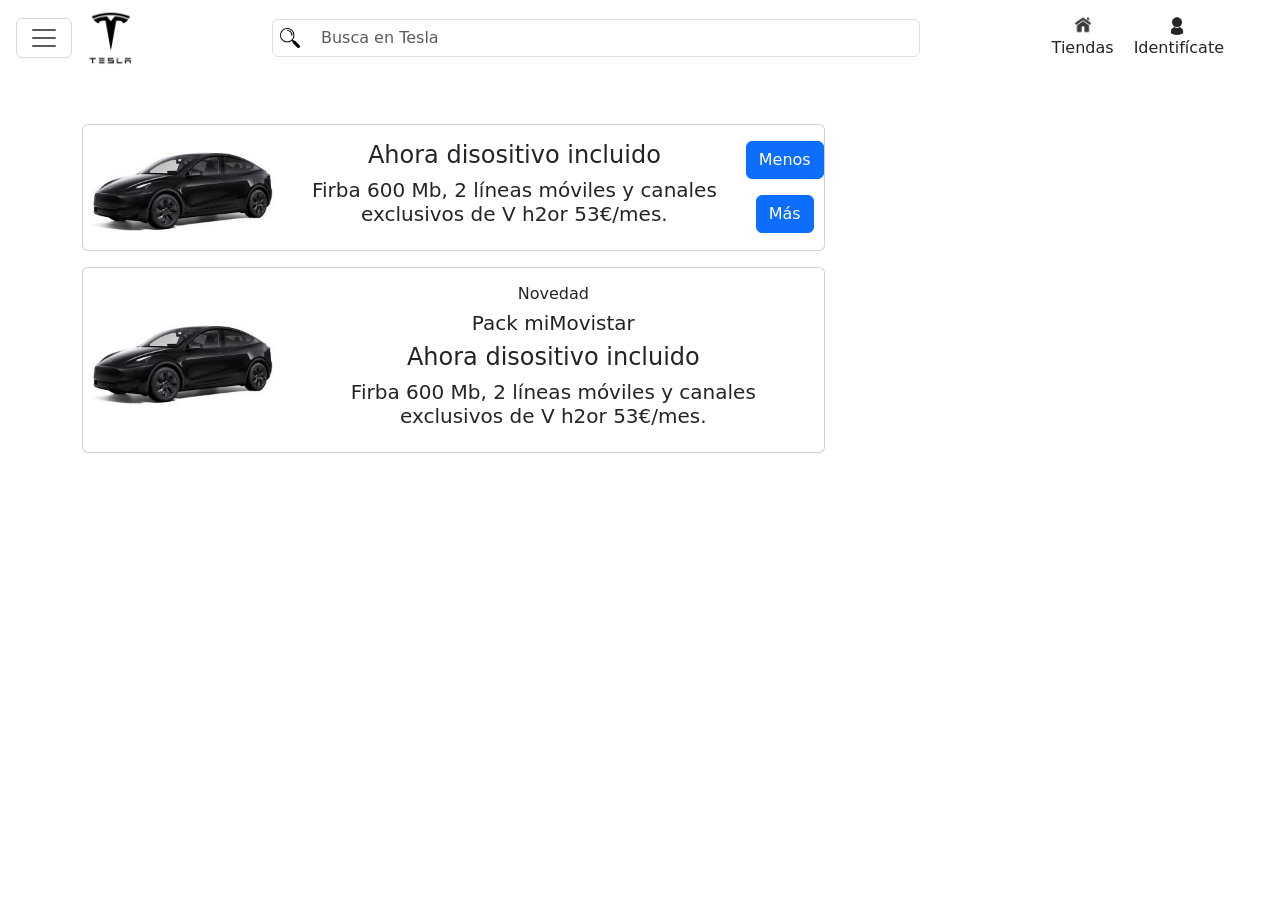
==== contador.html @ 1ec718f7 "[add] Contador" ====
<!DOCTYPE html>
<html lang="es">
<head>
    <meta charset="UTF-8">
    <meta name="viewport" content="width=device-width, initial-scale=1.0">
    <link rel="stylesheet" href="https://cdn.jsdelivr.net/npm/bootstrap@5.3.0/dist/css/bootstrap.min.css">
    <link rel="stylesheet" href="./css/styles.css">
    <title>Votación</title>
</head>
<body>
    <nav class="navbar navbar-light bg-white sticky-top container-fluid">
        <div class="row w-100 align-items-center justify-content-between px-3">
        <!-- Iconos izquierda -->
        <div class="col-auto d-flex align-items-center">
            <button class="navbar-toggler" type="button" data-bs-toggle="offcanvas" data-bs-target="#menuLateral"
                aria-controls="menuLateral">
                <span class="navbar-toggler-icon"></span>
            </button>
            <div class="logo ms-2">
                <img src="./resource/TeslaLogo.png" alt="Logo" class="img-fluid" width="60px">
            </div>
        </div>

        <!-- Search -->
        <div class="col text-center">
            <form class="form-inline d-inline-block w-75">
                <div class="input-container position-relative">
                    <img class="form-submit lupa position-absolute top-50 start-0 translate-middle-y ms-2" src="./resource/lupa.png" alt="buscar" width="20">
                    <input class="form-control ps-5" type="search" placeholder="Busca en Tesla" aria-label="Search">
                </div>
            </form>
        </div>

        <!-- Iconos derecha -->
        <div class="col-auto d-flex align-items-center">
            <div class="me-3 d-flex flex-column align-items-center">
                <img class="navbar-icon" src="./resource/HomeLogo.png" alt="tiendas" width="20px">
                <span class="navbar-text-right">Tiendas</span>
            </div>
            <div class="me-3 d-flex flex-column align-items-center">
                <img class="navbar-icon" src="./resource/usuario.png" alt="usuario" width="20px">
                <span class="ms-1">Identifícate</span>
            </div>
        </div>
            <!-- Menú lateral -->
            <div class="offcanvas offcanvas-start bg-white text-black" tabindex="-1" id="menuLateral"
                aria-labelledby="menuLateralLabel">
                <div class="offcanvas-header">
                    <img src="./resource/TeslaLogo.png" alt="Logo" class="img-fluid" width="60px">
                    <button type="button" class="btn-close text-reset" data-bs-dismiss="offcanvas" aria-label="Cerrar"></button>
                </div>
                <div class="offcanvas-body">
                    <ul class="list-unstyled">
                        <li><a href="./index.html" class="text-black">Inicio</a></li>
                        <li><a href="./datos.html" class="text-black">Formulario</a></li>
                        <li><a href="./contador.html" class="text-black">Votaciones</a></li>
                    </ul>
                </div>
            </div>
    </nav>
    <main>
        <section class="container py-5">
            <div class="row justify-content-center g-1">
                <div class="col text-center align-items-center">
                    <div class="card mb-3 d-flex flex-row align-items-center">
                        <img src="./resource/coche1.jpg" alt="" width="200px">
                        <div class="card-body">
                            <h4>Ahora disositivo incluido</h4>
                            <h5>Firba 600 Mb, 2 líneas móviles y canales exclusivos de V h2or 53€/mes.</h5>
                        </div>
                        <div class="flex-row">
                            <button class="btn btn-primary">Menos</button>
                            <p id="cantidad"></p>
                            <button class="btn btn-primary">Más</button>
                        </div>
                    </div>
                    <div class="card mb-3 d-flex flex-row align-items-center">
                        <img src="./resource/coche1.jpg" alt="" width="200px">
                        <div class="card-body">
                            <h6>Novedad</h6>
                            <h5>Pack miMovistar</h5>
                            <h4>Ahora disositivo incluido</h4>
                            <h5>Firba 600 Mb, 2 líneas móviles y canales exclusivos de V h2or 53€/mes.</h5>
                        </div>
                    </div>
                
                    

                </div>
                <div class="col-md-4 col-lg-4 d-flex">

                </div>

            </div>

        </section>
    </main>
    <script src="https://cdn.jsdelivr.net/npm/bootstrap@5.3.0/dist/js/bootstrap.bundle.min.js"></script>
    <script src="./contador.js"></script>
    <script src="https://code.jquery.com/jquery-3.7.1.min.js"></script>
</body>
</html>
---- css/styles.css ----
html, body {
    margin: 0;
    padding: 0;
  }

.logo img {
    max-height: 60px;
}
.lupa {
    width: 20px;
    height: auto;
}
/* Botones */
.button-mod{
    background-color: #0B2739;
    color: white;
    border: none;
    padding: 12px 24px;
    font-size: 16px;
    border-radius: 8px;
    cursor: pointer;
    transition: background-color 0.3s ease, transform 0.2s ease;
}
.button-mod:hover {
    background-color: #3f7cb3;
    transform: scale(1.05);
  }

/* Columna derecha: el carrusel */
.carousel-wrapper {
    flex: 1;
    max-width: 1000px;
    display: flex;
    align-items: center;
    position: relative;
}

/* Estilo de los botones de control */
.carousel-button {
    position: absolute;
    top: 50%;
    transform: translateY(-50%);
    font-size: 2rem;
    background-color: rgba(0, 0, 0, 0.5);
    color: white;
    border: none;
    padding: 0.5rem 1rem;
    z-index: 1;
    cursor: pointer;
    transition: transform 0.2s ease;
}

.carousel-button.left {
    left: 0;
}

.carousel-button.right {
    right: 0;
}

/* Bootstrap carousel */
.carousel-container {
    overflow: hidden;
    width: 100%;
}

.carousel-track {
    display: flex;
    transition: transform 0.5s ease;
    gap: 16px;
    padding: 10px;
}

/* Estilo de las imágenes en el carrusel */
.carousel-track img {
    width: 100%;
    height: auto;
    object-fit: cover;
    flex-shrink: 0;
}

/* Enlace de la imagen con efectos de hover */
.carousel-track a {
    flex: 0 0 auto;
    text-decoration: none;
    border-radius: 12px;
    overflow: hidden;
    box-shadow: 0 4px 10px rgba(0, 0, 0, 0.1);
    transition: transform 0.3s ease, box-shadow 0.3s ease;
}

.carousel-track a:hover {
    transform: scale(1.05);
    box-shadow: 0 6px 16px rgba(0, 0, 0, 0.2);
}

.carousel-track a {
    width: 220px;
}

/* Estilo de la envoltura del carrusel de ARCADE */
.carousel-wrapper-fourth {
    display: flex;
    align-items: center;
    position: relative;
    width: 100%;
    max-width: 1000px;
    margin: 0;
    padding: 0;
}

.carousel-button {
    background-color: transparent;
    border: none;
    font-size: 4rem;
    cursor: pointer;
    padding: 0 10px;
    color: #888686;
    z-index: 1;
    transition: transform 0.2s ease;
}


/* Estilo de las cards en el carrusel */
.carousel-container-fourth {
    width: 100%;
    overflow: hidden;
}

.carousel-track-fourth {
    display: flex;
    gap: 20px;
    transition: transform 0.5s ease;
}

.carousel-track-fourth a {
    flex: 0 0 auto;
    text-decoration: none;
    border-radius: 12px;
    overflow: hidden;
    box-shadow: 0 4px 10px rgba(0, 0, 0, 0.1);
    position: relative;
    transition: transform 0.3s ease, box-shadow 0.3s ease;
}

.carousel-track-fourth a:hover {
    transform: scale(1.05);
    box-shadow: 0 6px 16px rgba(0, 0, 0, 0.2);
}

.carousel-track-fourth img {
    display: block;
    width: 100%;
    height: 250px;
    object-fit: cover;
}
.card-content-fourth h4 {
    margin: 0;
    font-size: 1.2rem;
    color: aliceblue;
}

.card-content-fourth p {
    font-size: 1rem;
    color: aliceblue;
}
/* Añadir el degradado negro en la parte inferior de la card */
.card-content-fourth {
    position: absolute;
    bottom: 0;
    left: 0;
    width: 100%;
    padding: 10px;
    background: linear-gradient(transparent, 20%, black);
    color: white;
    text-align: center;
}

/* Video y contenido */
.video-fondo{
    z-index: -1;
}

.content-video{
    position: absolute;
    top: 90%;
    left: 50%;
    transform: translate(-50%, -50%);
    color: white;
    text-align: center;
    z-index: 1;
    padding: 1rem;
}

/* Footer */
ul li a {
    color: #4d4a4a;
    text-decoration: none;
    transition: color 0.3s;
  }
  
  ul li a:hover {
    color: #00bfff;
    text-decoration: underline;
  }
  
.img-fluid{
    transition: transform 0.3s ease;
}
.img-fluid:hover{
    transform: scale(1.1);
    background-color: aliceblue;
    border-radius: 30%;
}
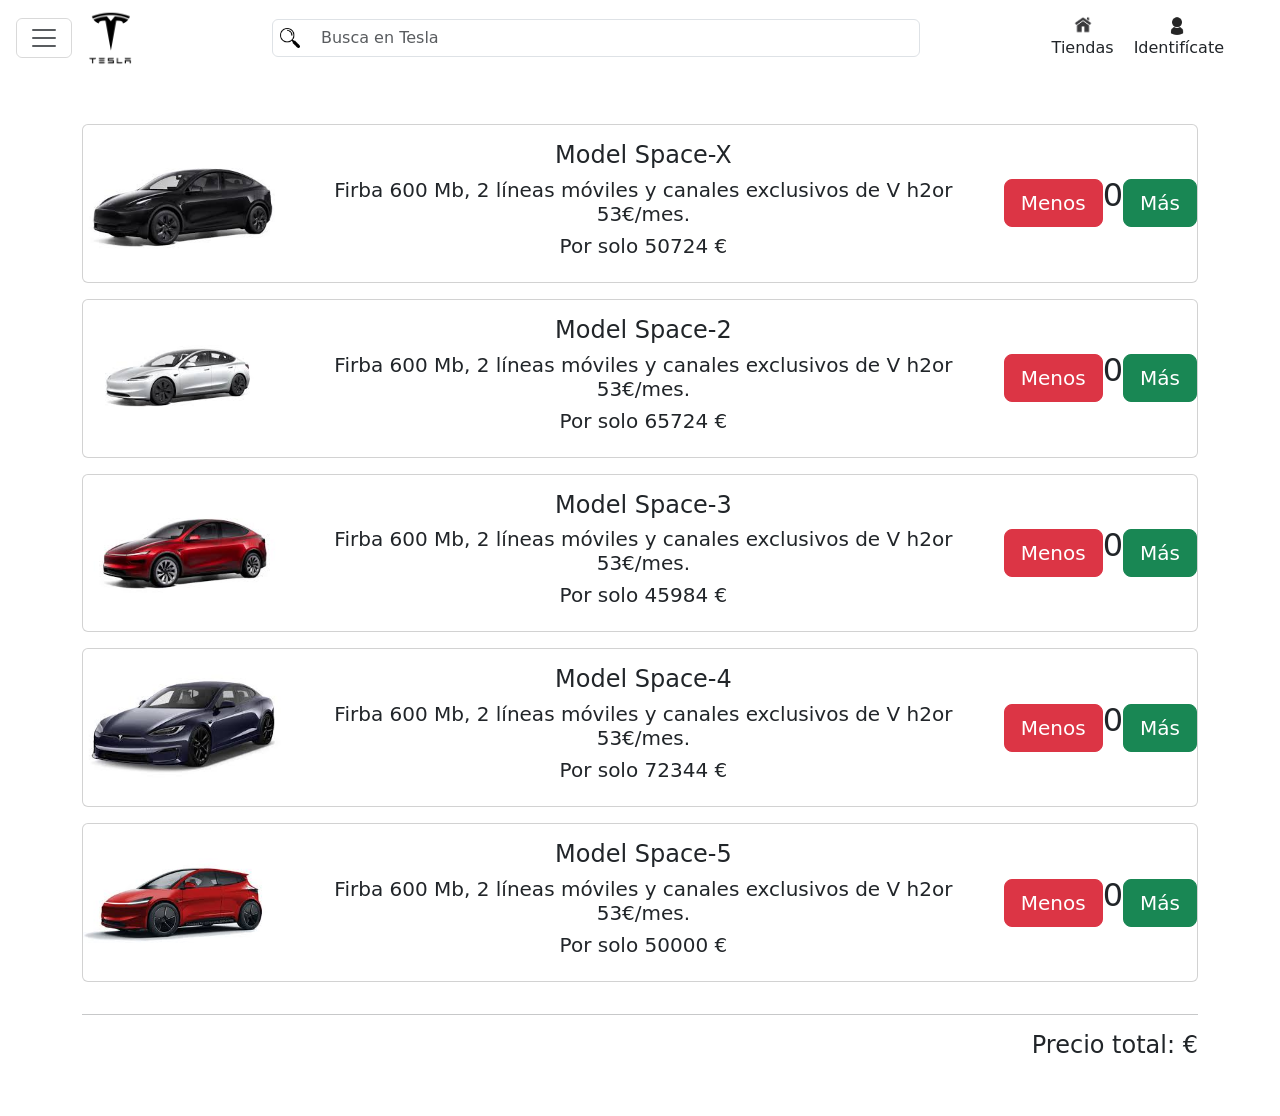
==== commit 8e9427b9: "[add]Change the color of the car" ====
--- a/contador.html
+++ b/contador.html
@@ -53,7 +53,8 @@
                     <ul class="list-unstyled">
                         <li><a href="./index.html" class="text-black">Inicio</a></li>
                         <li><a href="./datos.html" class="text-black">Formulario</a></li>
-                        <li><a href="./contador.html" class="text-black">Votaciones</a></li>
+                        <li><a href="./contador.html" class="text-black">Contador</a></li>
+                        <li><a href="./personaliza.html" class="text-black">Personaliza tu coche</a></li>
                     </ul>
                 </div>
             </div>
@@ -61,38 +62,70 @@
     <main>
         <section class="container py-5">
             <div class="row justify-content-center g-1">
-                <div class="col text-center align-items-center">
+                <div class="text-center align-items-center">
                     <div class="card mb-3 d-flex flex-row align-items-center">
                         <img src="./resource/coche1.jpg" alt="" width="200px">
                         <div class="card-body">
-                            <h4>Ahora disositivo incluido</h4>
+                            <h4>Model Space-X</h4>
                             <h5>Firba 600 Mb, 2 líneas móviles y canales exclusivos de V h2or 53€/mes.</h5>
+                            <h5>Por solo <span id="precio1">50724</span> €</h5>
                         </div>
-                        <div class="flex-row">
-                            <button class="btn btn-primary">Menos</button>
-                            <p id="cantidad"></p>
-                            <button class="btn btn-primary">Más</button>
-                        </div>
+                            <button id="buttonClickMenos1" class="btn btn-danger btn-lg">Menos</button>
+                            <p id="cantidad1" class="fs-2"> 0 </p>
+                            <button  id="buttonClickMas1" class="btn btn-success btn-lg">Más</button>
                     </div>
                     <div class="card mb-3 d-flex flex-row align-items-center">
-                        <img src="./resource/coche1.jpg" alt="" width="200px">
+                        <img src="./resource/coche2.jpg" alt="" width="200px">
                         <div class="card-body">
-                            <h6>Novedad</h6>
-                            <h5>Pack miMovistar</h5>
-                            <h4>Ahora disositivo incluido</h4>
+                            <h4>Model Space-2</h4>
                             <h5>Firba 600 Mb, 2 líneas móviles y canales exclusivos de V h2or 53€/mes.</h5>
+                            <h5>Por solo <span id="precio2">65724</span> €</h5>
                         </div>
+                        <button id="buttonClickMenos2" class="btn btn-danger btn-lg">Menos</button>
+                        <p id="cantidad2" class="fs-2"> 0 </p>
+                        <button  id="buttonClickMas2" class="btn btn-success btn-lg">Más</button>
                     </div>
-                
-                    
-
+                    <div class="card mb-3 d-flex flex-row align-items-center">
+                        <img src="./resource/coche3.jpg" alt="" width="200px">
+                        <div class="card-body">
+                            <h4>Model Space-3</h4>
+                            <h5>Firba 600 Mb, 2 líneas móviles y canales exclusivos de V h2or 53€/mes.</h5>
+                            <h5>Por solo <span id="precio3">45984</span> €</h5>
+                        </div>
+                        <button id="buttonClickMenos3" class="btn btn-danger btn-lg">Menos</button>
+                        <p id="cantidad3" class="fs-2"> 0 </p>
+                        <button  id="buttonClickMas3" class="btn btn-success btn-lg">Más</button>
+                    </div>
+                    <div class="card mb-3 d-flex flex-row align-items-center">
+                        <img src="./resource/coche4.jpg" alt="" width="200px">
+                        <div class="card-body">
+                            <h4>Model Space-4</h4>
+                            <h5>Firba 600 Mb, 2 líneas móviles y canales exclusivos de V h2or 53€/mes.</h5>
+                            <h5>Por solo <span id="precio4">72344</span> €</h5>
+                        </div>
+                        <button id="buttonClickMenos4" class="btn btn-danger btn-lg">Menos</button>
+                        <p id="cantidad4" class="fs-2"> 0 </p>
+                        <button  id="buttonClickMas4" class="btn btn-success btn-lg">Más</button>
+                    </div>
+                    <div class="card mb-3 d-flex flex-row align-items-center">
+                        <img src="./resource/coche5.jpg" alt="" width="200px">
+                        <div class="card-body">
+                            <h4>Model Space-5</h4>
+                            <h5>Firba 600 Mb, 2 líneas móviles y canales exclusivos de V h2or 53€/mes.</h5>
+                            <h5>Por solo <span id="precio5">50000</span> €</h5>
+                        </div>
+                        <button id="buttonClickMenos5" class="btn btn-danger btn-lg">Menos</button>
+                        <p id="cantidad5" class="fs-2"> 0 </p>
+                        <button  id="buttonClickMas5" class="btn btn-success btn-lg">Más</button>
+                    </div>
                 </div>
-                <div class="col-md-4 col-lg-4 d-flex">
-
+            </div>
+            <hr>
+            <div class="d-flex align-items-right justify-content-end">
+                <div>
+                    <h4>Precio total: <span id="precioTotal"></span> €</h4>
                 </div>
-
             </div>
-
         </section>
     </main>
     <script src="https://cdn.jsdelivr.net/npm/bootstrap@5.3.0/dist/js/bootstrap.bundle.min.js"></script>
--- a/css/styles.css
+++ b/css/styles.css
@@ -211,4 +211,26 @@
     transform: scale(1.1);
     background-color: aliceblue;
     border-radius: 30%;
-}+}
+
+/* Contador */
+
+#cantidad{
+    font-size: 30px;
+    font-weight: bold;
+}
+
+/* Mascara coche */
+.mascaraCoche {
+    width: 300px;
+    height: 200px;
+    background-color: rgb(243, 243, 243); /* Color por defecto */
+    mask-image: url('./resource/cocheColor.png');
+    mask-repeat: no-repeat;
+    mask-size: contain;
+    mask-position: center;
+    -webkit-mask-image: url('./resource/cocheColor.png');
+    -webkit-mask-repeat: no-repeat;
+    -webkit-mask-size: contain;
+    -webkit-mask-position: center;
+  }
